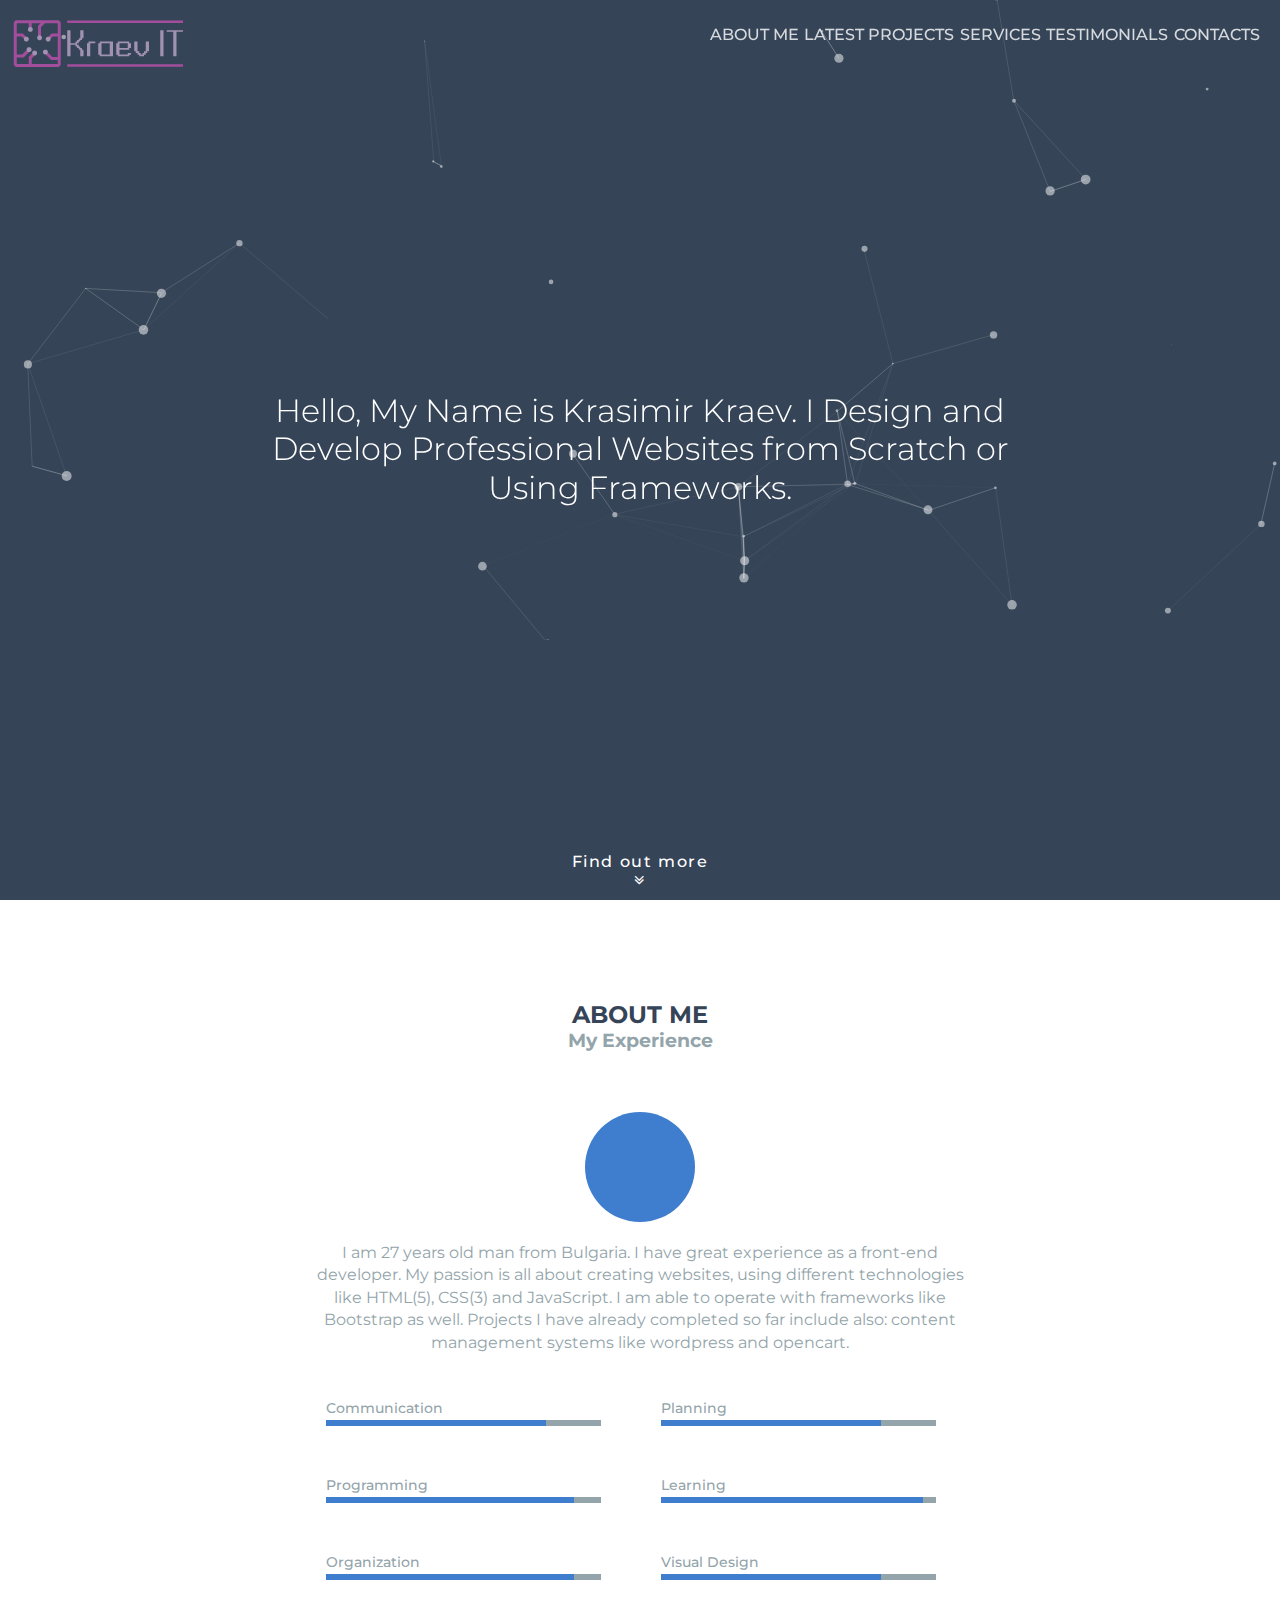
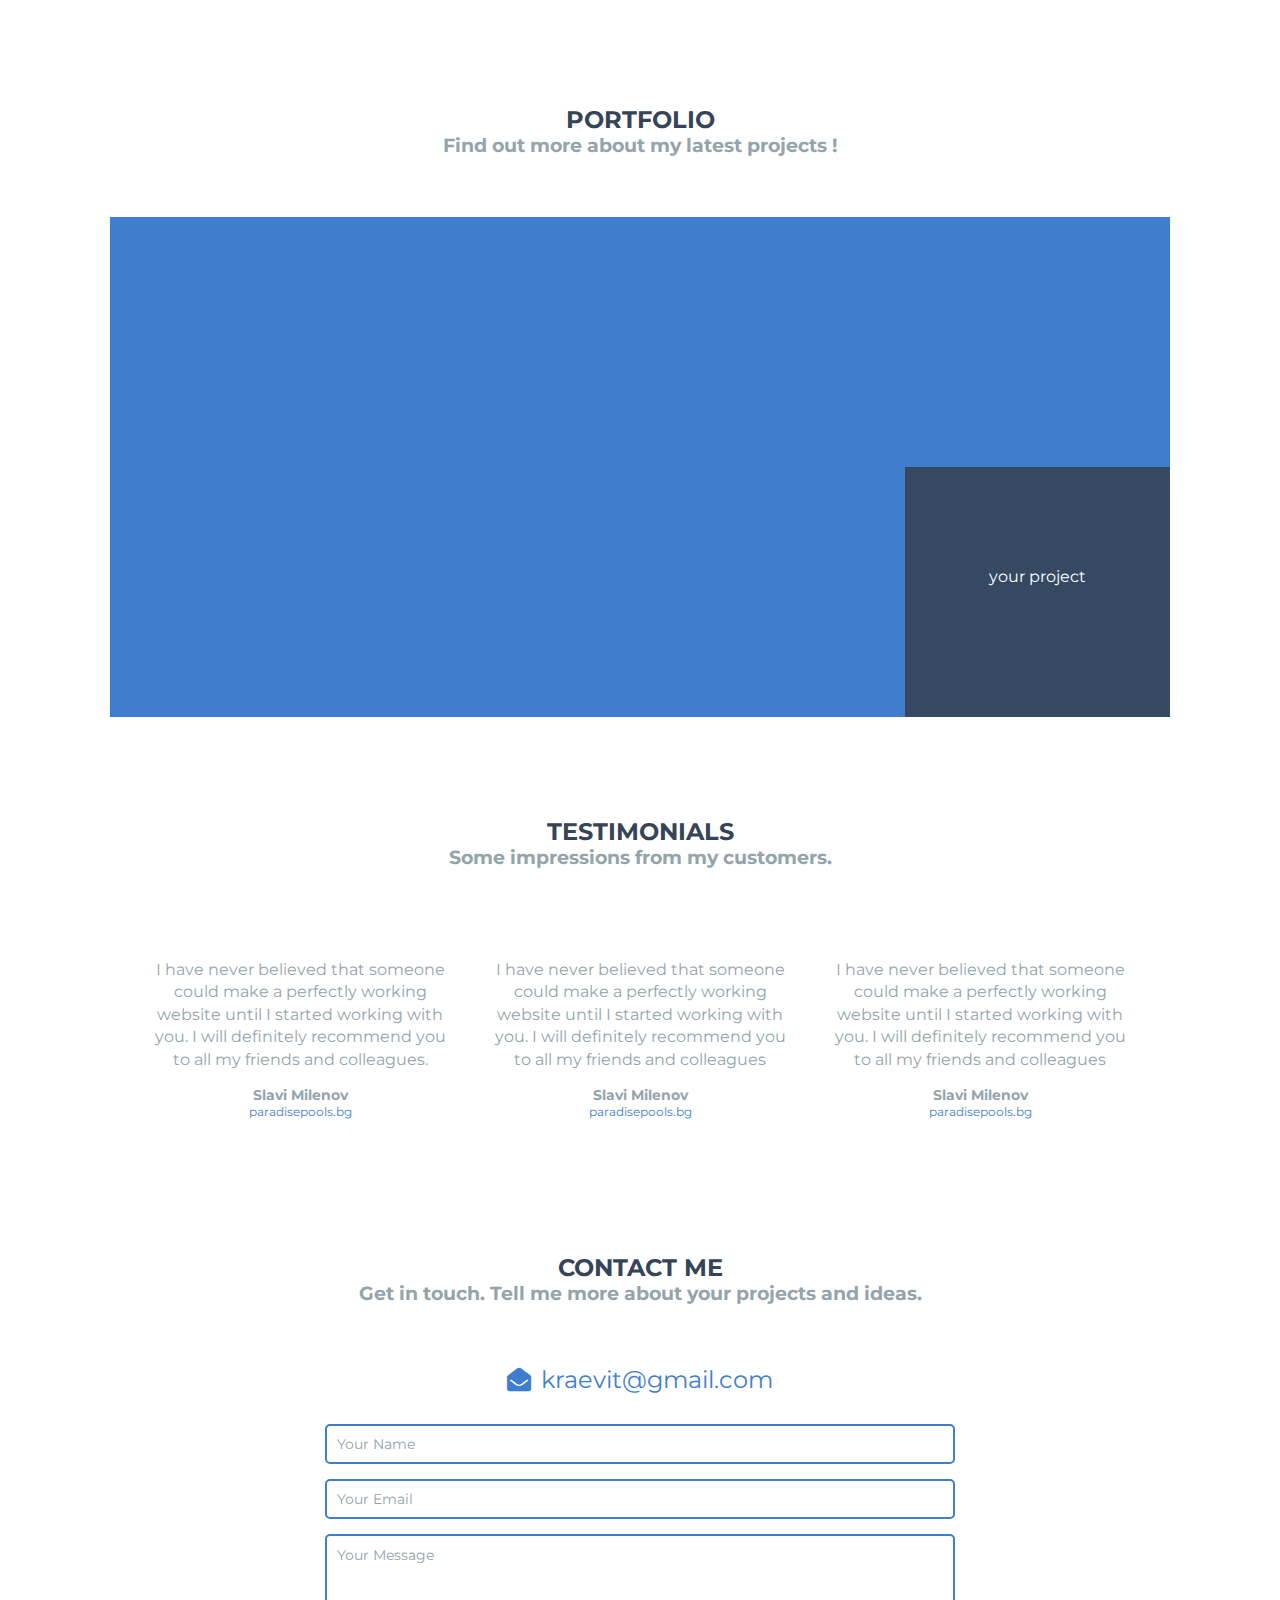
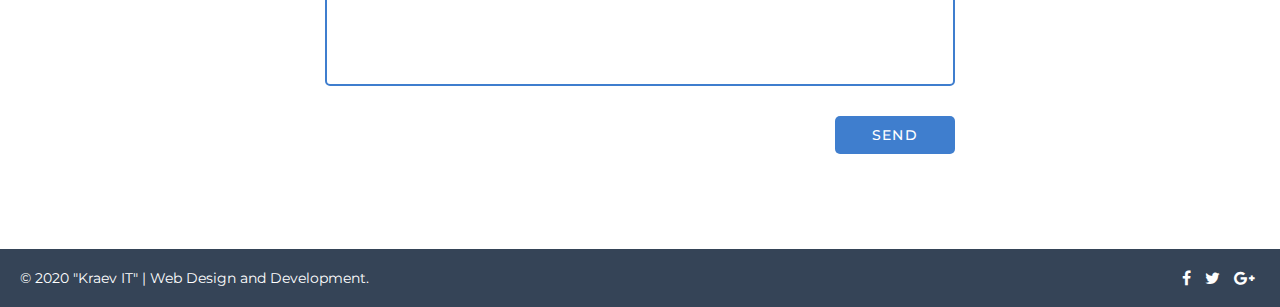
==== source/index.html @ d2bf951c "Included particles.js" ====
<!DOCTYPE html>
<html lang="en">

<head>

  <meta charset="utf-8">
  <meta name="viewport" content="width=device-width, initial-scale=1.0">
  
  <!-- SEO -->
  <title>Kraev's Personal Portfolio</title>

  <!-- Google Fonts -->
  <link href="https://fonts.googleapis.com/css?family=Montserrat:400,400i,500,500i,600,600i,700" rel="stylesheet">
  <link href="https://maxcdn.bootstrapcdn.com/font-awesome/4.7.0/css/font-awesome.min.css" rel="stylesheet" integrity="sha384-wvfXpqpZZVQGK6TAh5PVlGOfQNHSoD2xbE+QkPxCAFlNEevoEH3Sl0sibVcOQVnN" crossorigin="anonymous">

  <!-- Stylesheets -->
  <link rel="stylesheet" type="text/css" href="css/master.css">
  

</head>
<body>

<!-- Landing Area -->
<section class="landing" id="particles-js">
  
  <!-- Site Title -->
  <h1 class="site-title">Hello, My Name is Krasimir Kraev. I Design and Develop Professional Websites from Scratch or Using Frameworks.</h1>

    <!-- Brand / Logo -->
    <a class="logo" href="https://kraevit.github.io/">
      <img src="../images/logo.png" alt="Kraev IT logo">
    </a>

    <!-- Hamburger Button -->

    <!-- <button type="button" id="toggle"><i class="fa fa-align-justify"></i></button> -->

    <a class="hamburger" href="#">
      <span class="hamburger__bar"></span>
      <span class="hamburger__bar"></span>
      <span class="hamburger__bar"></span>
    </a>

  <!-- Navbar -->
  <nav class="navbar">
    <ul class="navbar__menu">
      <li>
        <!-- <a class="navbar__link navbar__link-active" href="#">About me</a> -->
        <a class="navbar__link" href="#">About me</a>
      </li>
      <li>
        <a class="navbar__link" href="#">Latest Projects</a>
      </li>
      <li>
        <a class="navbar__link" href="#">Services</a>
      </li>
      <li>
        <a class="navbar__link" href="#">Testimonials</a>
      </li>
      <li>
        <a class="navbar__link" href="#">Contacts</a>
      </li>
    </ul>
  </nav>


  <a href="#about" id="more">Find out more
    <span><i class="fa fa-angle-double-down"></i></span>
  </a>

</section>

<!-- about me -->
<section class="section" id="about">

  <header>
    <h2>About me</h2>
    <h3>My Experience</h3>
  </header>

  <div id="photo">
    <!-- loaded from css -->
  </div>
  <p>I am 27 years old man from Bulgaria. I have great experience as a front-end developer. My passion is all about creating websites, using different technologies like HTML(5), CSS(3) and JavaScript. I am able to operate with frameworks like Bootstrap as well. Projects I have already completed so far include also: content management systems like wordpress and opencart.</p>
  <div id="skills" class="clearfix">
    <div class="skill">
      <h4>Communication</h4>
      <div class="skill-bar">
        <span id="communication"></span>
      </div>
    </div>
    <div class="skill">
      <h4>Planning</h4>
      <div class="skill-bar">
        <span id="planning"></span>
      </div>
    </div>
    <div class="skill">
      <h4>Programming</h4>
      <div class="skill-bar">
        <span id="programming"></span>
      </div>
    </div>
    <div class="skill">
      <h4>Learning</h4>
      <div class="skill-bar">
        <span id="learning"></span>
      </div>
    </div>
    <div class="skill">
      <h4>Organization</h4>
      <div class="skill-bar">
        <span id="organization"></span>
      </div>
    </div>
    <div class="skill">
     <h4>Visual Design</h4>
      <div class="skill-bar">
        <span id="design"></span>
      </div>
    </div>
  </div>  
</section>

<!-- my work -->
<section class="section" id="work">

  <header>
    <h2>Portfolio</h2>
    <h3>Find out more about my latest projects !</h3>
  </header>
  
  <div id="projects" class="clearfix">
    
    <div class="proj-item" id="paradise">
      <a href="https://paradisepools.bg" target="_blank">
        <span>paradisepools.bg</span>
        <i class="fa fa-search"></i>
      </a>
    </div>
    
    <div class="proj-item" id="vqra">
      <a href="https://vqra.bg" target="_blank">
        <span>vqra.bg</span><i class="fa fa-search"></i>
      </a>
    </div>
    
    <div class="proj-item" id="vishka">
      <a href="https://avtovishkapodnaem.bg" target="_blank">
        <span>avtovishkapodnaem.bg</span>
        <i class="fa fa-search"></i>
      </a>
    </div>
    
    <div class="proj-item" id="landscaping">
      <a href="https://landscaping.bg" target="_blank">
        <span>landscaping.bg</span><i class="fa fa-search"></i>
      </a>
    </div>
    
    <div class="proj-item" id="cutefriends">
      <a href="https://cutefriendsbg.com">
        <span>cutefriendsbg.com</span>
        <i class="fa fa-search"></i>
      </a>
    </div>
    
    <div class="proj-item" id="kabakum">
      <a href="https://kabakum.bg" target="_blank">
        <span>kabakum.bg</span>
        <i class="fa fa-search"></i>
      </a>
    </div>
    
    <div class="proj-item" id="rqzane">
      <a href="https://rqzanenadurveta.bg" target="_blank">
        <span>rqzanenadurveta.bg</span><i class="fa fa-search"></i>
      </a>
    </div>
    
    <div class="proj-item"><a href="#" target="_blank" style="display: block;">
      <span>your project</span>
      </a></div>
  </div>
</section>

<!-- clients -->
<section class="section" id="clients">
  
  <header>
    <h2>Testimonials</h2>
    <h3>Some impressions from my customers.</h3>
  </header>

  <div id="testimonials" class="clearfix">
    <div class="testimonial-item">
      <p>I have never believed that someone could make a perfectly working website until I started working with you. I will definitely recommend you to all my friends and colleagues.</p>
      <h4>Slavi Milenov</h4>
      <a>paradisepools.bg</a>
    </div>
    <div class="testimonial-item">
      <p>I have never believed that someone could make a perfectly working website until I started working with you. I will definitely recommend you to all my friends and colleagues</p>
      <h4>Slavi Milenov</h4>
      <a>paradisepools.bg</a>
    </div>
    <div class="testimonial-item" style="margin-bottom: 0;">
      <p>I have never believed that someone could make a perfectly working website until I started working with you. I will definitely recommend you to all my friends and colleagues</p>
      <h4>Slavi Milenov</h4>
      <a>paradisepools.bg</a>
    </div>
  </div>
</section>

<!-- contact -->
<section class="section" id="contact">
  
  <header>
    <h2>Contact Me</h2>
    <h3>Get in touch. Tell me more about your projects and ideas.</h3>
  </header>

  <a href="mailto:kraevit@gmail.com" class="mail"><i class="fa fa-envelope-open"></i>kraevit@gmail.com</a>
  <form action="#">
    <input type="text" name="Name" placeholder="Your Name">
    <input type="email" name="Email" placeholder="Your Email">
    <textarea name="Message" placeholder="Your Message" cols="10" rows="8"></textarea>
    <input type="submit" name="Submit" value="Send">
  </form>

</section>

<!-- site footer -->
<footer>

  <div id="copy">&copy; 2020 "Kraev IT" | Web Design and Development.</div>
  <div id="social">
    <a><i class="fa fa-facebook"></i></a>
    <a><i class="fa fa-twitter"></i></a>
    <a><i class="fa fa-google-plus"></i></a>
  </div>
</footer>



<!-- TO BE DELETED INSTEAD THIS USE HTML SCROLL SMOOTH -->
<!-- <script type="text/javascript" src="javascript/script.js"></script> -->

<!-- Javascript Files -->

<!-- <script src="https://cdn.jsdelivr.net/npm/particles.js@2.0.0/particles.min.js"></script> -->

<script src="js/particles.js"></script>
<script src="js/particles-config.js"></script>

</body>
</html>
---- source/css/master.css ----
*, *:before, *:after {
  margin: 0;
  padding: 0;
  -webkit-box-sizing: border-box;
          box-sizing: border-box;
}

html, body {
  font-size: 62.5%;
}

body {
  font-family: "Montserrat", sans-serif;
  font-size: 16px;#
  font-size: 1.6rem;
  color: #93a4aa;
}

.clearfix:before,
.clearfix:after {
  content: "";
  display: table;
}

.clearfix:after {
  clear: both;
}

.clearfix {
  zoom: 1;
}

a, a:link, a:visited {
  text-decoration: none;
}

a {
  color: #3f7ece;
}
a:hover {
  text-decoration: none;
  color: #354457;
}


/* Landing Area */

.landing {
  background-color: #354457;
 /* background-image: url("https://res.cloudinary.com/horrow/image/upload/v1519459701/landing.jpg");*/
  background-size: cover;
  background-position: center center;
  color: #FFF;
  min-height: 100vh;
  position: relative;
}

.landing a {
  color: #FFF;
}

.logo {
  display: inline-block;
  width: 180px;
  height: 80px;
  position: absolute;
  top: 5px;
  left: 10px;
}

.site-title {
  position: absolute;
  top: 50%;
  left: 50%;
  -webkit-transform: translate(-50%, -50%);
          transform: translate(-50%, -50%);

  width: 80%;
  text-align: center;

  font-size: 32px;
  font-size: 3.2rem;
  font-weight: 300;
  line-height: 120%;

  max-width: 800px;
}

#more {
  position: absolute;
  bottom: 0;
  width: 100%;
  text-align: center;
  padding: 0.625em 0;
  letter-spacing: 0.1em;
  font-weight: 500;
}
#more:hover {
  color: #3f7ece;
}
#more span {
  display: block;
}

/* Hamburger Button */

/*#toggle {
  float: right;
  background: none;
  border: none;
  outline: none;
  color: #FFF;
  margin-top: 30px;

  font-size: 18px;
  font-size: 1.8rem;
}

#toggle:hover {
  color: #3f7ece;
  cursor: pointer;
}*/

.hamburger {
  display: flex;
  flex-direction: column;
  justify-content: space-between;
  width: 30px;
  height: 18px;
  position: absolute;
  top: 20px;
  right: 20px;
  font-size: 0; /* remove spacing between two or more span tags */
}

.hamburger__bar {
  display: block;
  background-color: #fff;
  width: 100%;
  height: 2px;
}

.navbar__menu {
  background-color: #3f7ece;
  background-color: rgba(63, 126, 206, 0.9);
  text-align: center;
  display: none;
  position: absolute;
  width: 100%;
  z-index: 99;
}

.navbar__link {
  color: #FFF;
  display: block;
  padding: 15px 0;
}

.navbar__link:hover {
  background-color: #354457;
  text-decoration: none;
}

section h2 {
  color: #354457;
  text-transform: uppercase;
  font-size: 24px;
  margin: 0;
}

.section {
  text-align: center;
}

.section > header {
  text-align: center;
  padding: 100px 0 60px 0;
}


#about p {
  padding: 20px;
  max-width: 700px;
  margin: 0 auto;
  line-height: 140%;
}

#photo {
  width: 110px;
  height: 110px;
  background-color: #3f7ece;
  background-image: url("https://res.cloudinary.com/horrow/image/upload/v1519458015/kraev-photo.png");
  background-size: cover;
  background-position: center center;
  margin: 0 auto;
  border-radius: 100%;
}

#skills {
  margin: 0 auto;
  padding: 0 40px;
}
#skills .skill {
  margin: 30px 0;
}
#skills h4 {
  font-size: 14px;
  font-size: 1.4rem;
  font-weight: 500;
  margin-bottom: 3px;
}
#skills .skill-bar {
  min-height: 6px;
  background-color: #93a4aa;
}
#skills .skill-bar span {
  height: 6px;
  display: block;
  background-color: #3f7ece;
}

#communication {
  width: 80%;
}

#planning {
  width: 80%;
}

#programming {
  width: 90%;
}

#learning {
  width: 95%;
}

#organization {
  width: 90%;
}

#design {
  width: 80%;
}

.proj-item {
  width: 80%;
  height: 250px;
  background-color: #3f7ece;
  background-size: cover;
  background-position: center center;
  margin: 0 auto;
}
.proj-item:hover a {
  display: block;
}
.proj-item a {
  color: #FFF;
  background-color: #354457;
  background-color: rgba(53, 68, 87, 0.9);
  display: block;
  height: 100%;
  display: none;
}
.proj-item a span {
  display: inline-block;
  padding-top: 100px;
}
.proj-item a i {
  display: block;
  margin-top: 5px;
}

#paradise {
  background-image: url("https://res.cloudinary.com/horrow/image/upload/v1519459778/paradise.jpg");
}

#vqra {
  background-image: url("https://res.cloudinary.com/horrow/image/upload/v1519459778/vqra.jpg");
}

#vishka {
  background-image: url("https://res.cloudinary.com/horrow/image/upload/v1519459778/vishka.jpg");
}

#landscaping {
  background-image: url("https://res.cloudinary.com/horrow/image/upload/v1519459779/landscaping.jpg");
}

#cutefriends {
  background-image: url("https://res.cloudinary.com/horrow/image/upload/v1519459778/cutefriends.jpg");
}

#kabakum {
  background-image: url("https://res.cloudinary.com/horrow/image/upload/v1519459777/kabakum.png");
}

#rqzane {
  background-image: url("https://res.cloudinary.com/horrow/image/upload/v1519459779/rqzane.jpg");
}

.testimonial-item {
  margin-bottom: 30px;
  padding: 0 30px;
}
.testimonial-item h4 {
  font-size: 14px;
  font-size: 1.4rem;
  font-weight: bold;
  margin-top: 15px;
  margin-bottom: 0;
}
.testimonial-item p {
  line-height: 140%;
  max-width: 300px;
  margin: 0 auto;
}
.testimonial-item a {
  font-size: 12px;
  font-size: 1.2rem;
  display: block;
}
.testimonial-item a:hover {
  cursor: pointer;
}

.mail {
  font-size: 24px;
  font-size: 2.4rem;
  display: block;
  margin-bottom: 30px;
}
.mail i {
  color: #3f7ece;
  margin-right: 10px;
}

/* Contact Section */

#contact {
  overflow: hidden;
}

#contact input, #contact textarea {
  outline: none;
  display: block;
  width: 90%;
  margin: 15px auto;
  padding: 10px;
  border-radius: 5px;
  border: 2px solid #3f7ece;
  font-family: inherit;
}

#contact input:focus, #contact textarea:focus {
  border: 2px solid #354457;
}
#contact input[type="submit"] {
  border: none;
  background-color: #3f7ece;
  color: #FFF;
  text-transform: uppercase;
  font-weight: 500;
  font-size: 14px;
  font-size: 1.4rem;
  letter-spacing: 0.1em;
  display: inline-block;
  max-width: 120px;
  float: right;
  margin-right: 5%;
}
#contact input[type="submit"]:hover {
  background-color: #354457;
  cursor: pointer;
}

input::-webkit-input-placeholder,
textarea::-webkit-input-placeholder {
  color: #93a4aa;
  font-size: 14px;
  font-size: 1.4rem;
}

input::-moz-placeholder,
textarea::-moz-placeholder {
  color: #93a4aa;
  font-size: 14px;
  font-size: 1.4rem;
}

input:-ms-input-placeholder,
textarea:ms-input-placeholder {
  color: #93a4aa;
  font-size: 14px;
  font-size: 1.4rem;
}

input:-moz-placeholder,
textarea:-moz-placeholder {
  color: #93a4aa;
  font-size: 14px;
  font-size: 1.4rem;
}

textarea {
  resize: none;
}

footer {
  background-color: #354457;
  color: #FFF;
  margin-top: 80px;
  padding: 20px;
  font-size: 14px;
  font-size: 1.4rem;
}

#copy {
  display: inline;
}

#social {
  float: right;
  display: inline-block;
}
#social a {
  color: #FFF;
  margin: 0 5px;
  font-size: 16px;
  font-size: 1.6rem;
}
#social a:hover {
  color: #3f7ece;
  cursor: pointer;
}

@media only screen and (min-width: 768px) {
  #skills {
    margin: 0 auto;
    width: 768px;
    text-align: left;
  }
  #skills .skill {
    width: 40%;
    float: left;
    margin: 25px 30px;
  }

  #projects {
    padding: 0 20px;
  }

  .proj-item {
    width: 50%;
    float: left;
  }

  #contact form {
    width: 700px;
    margin: 0 auto;
  }
}
@media only screen and (min-width: 1024px) {

  .hamburger {
    display: none;
  }

  ul.navbar__menu {
    list-style: none;
    background-color: transparent;
    display: flex;
    justify-content: space-between;
    max-width: 43%;
    position: absolute;
    top: 15px;
    right: 20px;
  }

  .navbar__link {
    display: inline-block;
    font-weight: 500;
    padding: 10px 0;
    text-transform: uppercase;
    transition: all .2s ease-in-out;
    border-bottom: 2px solid transparent;
    opacity: .8;
  }

  .navbar__link-active {
    /*border-top: 2px solid #fff;*/
    border-bottom: 2px solid #fff;
    opacity: 1;
  }

  .navbar__link:hover {
    background-color: transparent;
    border-color: #fff;
    opacity: 1;
  }

  #projects {
    max-width: 1100px;
    margin: 0 auto;
  }

  .proj-item {
    width: 25%;
  }

  #testimonials {
    display: inline-block;
  }
  #testimonials .testimonial-item {
    margin: 30px 20px;
    padding: 0;
    float: left;
  }
}
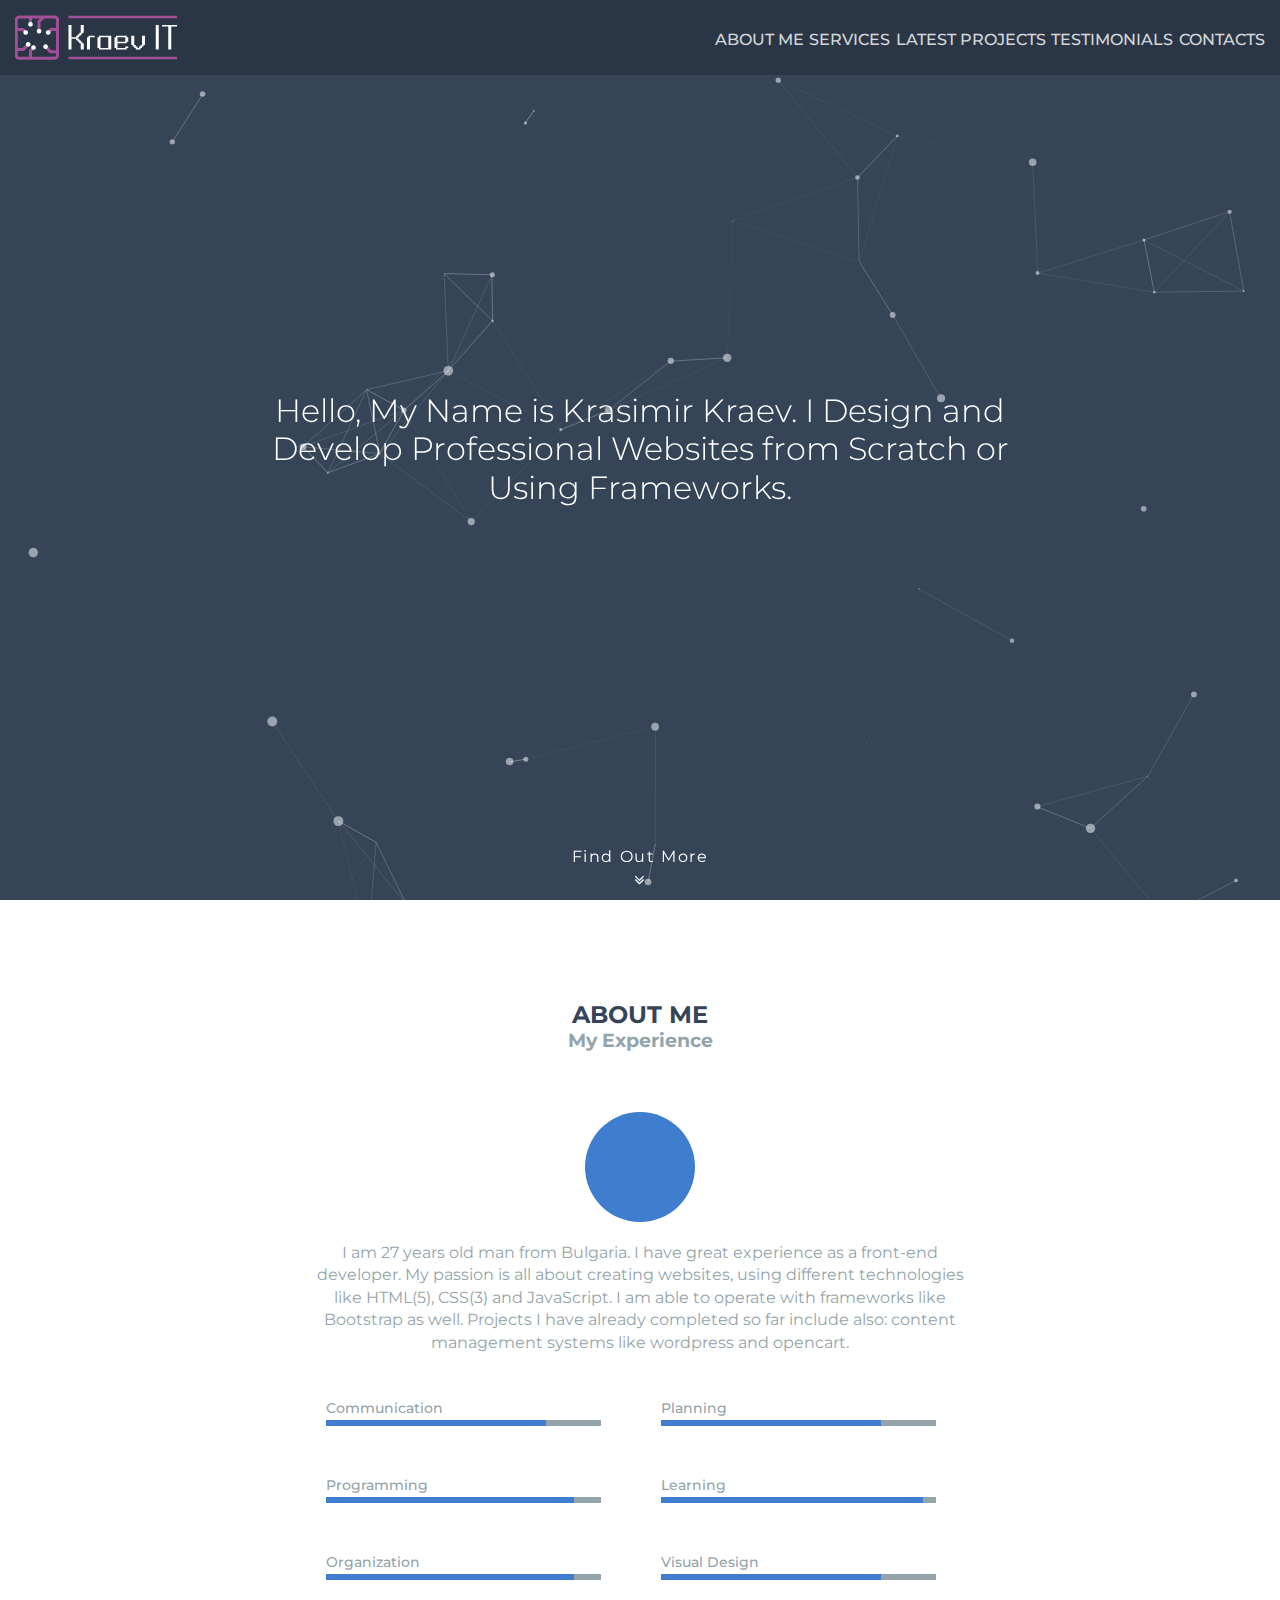
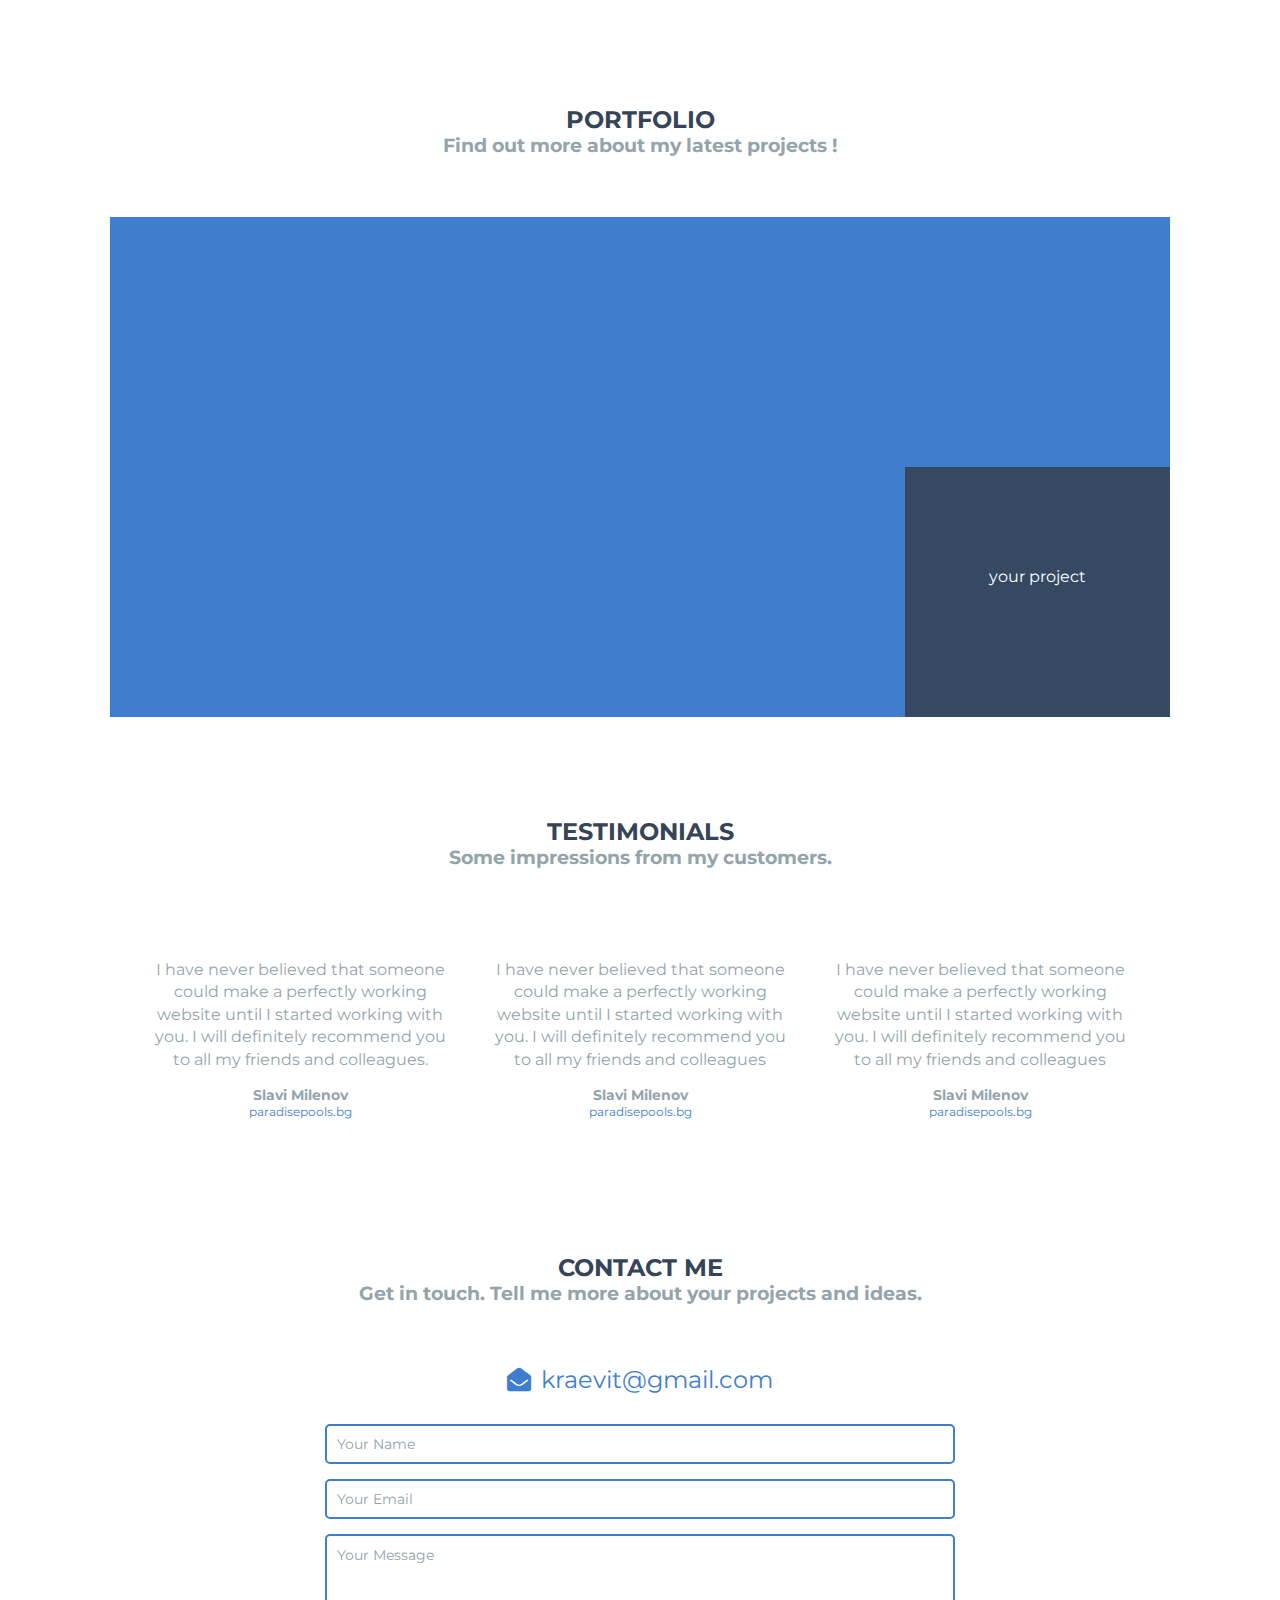
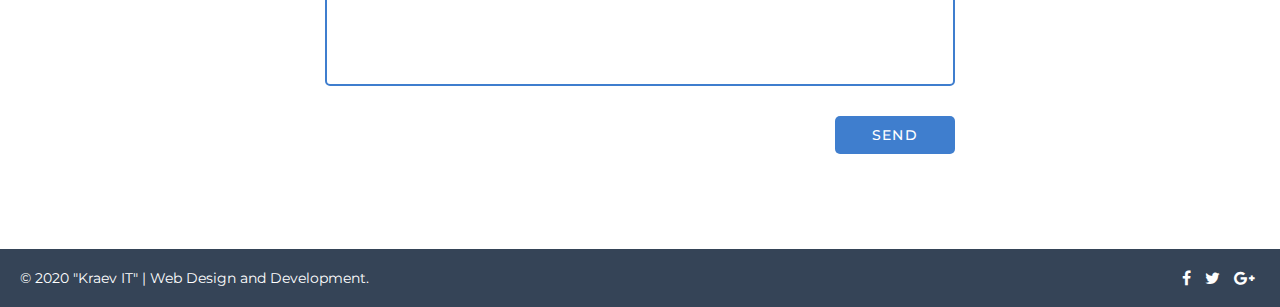
==== commit d9f7c888: "init" ====
--- a/source/index.html
+++ b/source/index.html
@@ -28,7 +28,7 @@
 
     <!-- Brand / Logo -->
     <a class="logo" href="https://kraevit.github.io/">
-      <img src="../images/logo.png" alt="Kraev IT logo">
+      <img src="../images/my-logo.png" alt="Kraev IT logo">
     </a>
 
     <!-- Hamburger Button -->
@@ -46,13 +46,13 @@
     <ul class="navbar__menu">
       <li>
         <!-- <a class="navbar__link navbar__link-active" href="#">About me</a> -->
-        <a class="navbar__link" href="#">About me</a>
+        <a class="navbar__link" href="#about">About me</a>
+      </li>
+      <li>
+        <a class="navbar__link" href="#">Services</a>
       </li>
       <li>
         <a class="navbar__link" href="#">Latest Projects</a>
-      </li>
-      <li>
-        <a class="navbar__link" href="#">Services</a>
       </li>
       <li>
         <a class="navbar__link" href="#">Testimonials</a>
@@ -64,7 +64,7 @@
   </nav>
 
 
-  <a href="#about" id="more">Find out more
+  <a href="#about" class="btn-more">Find Out More
     <span><i class="fa fa-angle-double-down"></i></span>
   </a>
 
--- a/source/css/master.css
+++ b/source/css/master.css
@@ -5,13 +5,14 @@
           box-sizing: border-box;
 }
 
-html, body {
+html {
+  scroll-behavior: smooth;
   font-size: 62.5%;
 }
 
 body {
   font-family: "Montserrat", sans-serif;
-  font-size: 16px;#
+  font-size: 16px;
   font-size: 1.6rem;
   color: #93a4aa;
 }
@@ -47,11 +48,11 @@
 
 .landing {
   background-color: #354457;
- /* background-image: url("https://res.cloudinary.com/horrow/image/upload/v1519459701/landing.jpg");*/
+  background-image: url("https://res.cloudinary.com/horrow/image/upload/v1519459701/landing.jpg");
   background-size: cover;
   background-position: center center;
   color: #FFF;
-  min-height: 100vh;
+  height: 100vh;
   position: relative;
 }
 
@@ -61,11 +62,11 @@
 
 .logo {
   display: inline-block;
-  width: 180px;
-  height: 80px;
+  width: 162px;
+  height: 45px;
   position: absolute;
-  top: 5px;
-  left: 10px;
+  top: 15px;
+  left: 15px;
 }
 
 .site-title {
@@ -84,21 +85,24 @@
   line-height: 120%;
 
   max-width: 800px;
-}
-
-#more {
+
+}
+
+.btn-more {
   position: absolute;
-  bottom: 0;
+  bottom: 15px;
   width: 100%;
   text-align: center;
-  padding: 0.625em 0;
   letter-spacing: 0.1em;
-  font-weight: 500;
-}
-#more:hover {
+}
+
+.btn-more:hover {
   color: #3f7ece;
 }
-#more span {
+
+.btn-more span {
+  position: relative;
+  top: 5px;
   display: block;
 }
 
@@ -128,8 +132,8 @@
   width: 30px;
   height: 18px;
   position: absolute;
-  top: 20px;
-  right: 20px;
+  top: 30px;
+  right: 15px;
   font-size: 0; /* remove spacing between two or more span tags */
 }
 
@@ -138,6 +142,11 @@
   background-color: #fff;
   width: 100%;
   height: 2px;
+}
+
+.navbar {
+  min-height: 75px;
+
 }
 
 .navbar__menu {
@@ -462,19 +471,25 @@
 }
 @media only screen and (min-width: 1024px) {
 
+
+
   .hamburger {
     display: none;
   }
 
-  ul.navbar__menu {
+  .navbar {
+    background-color: rgba(0,0,0,0.2);
+  }
+
+  .navbar__menu {
     list-style: none;
     background-color: transparent;
     display: flex;
     justify-content: space-between;
     max-width: 43%;
     position: absolute;
-    top: 15px;
-    right: 20px;
+    top: 20px;
+    right: 15px;
   }
 
   .navbar__link {
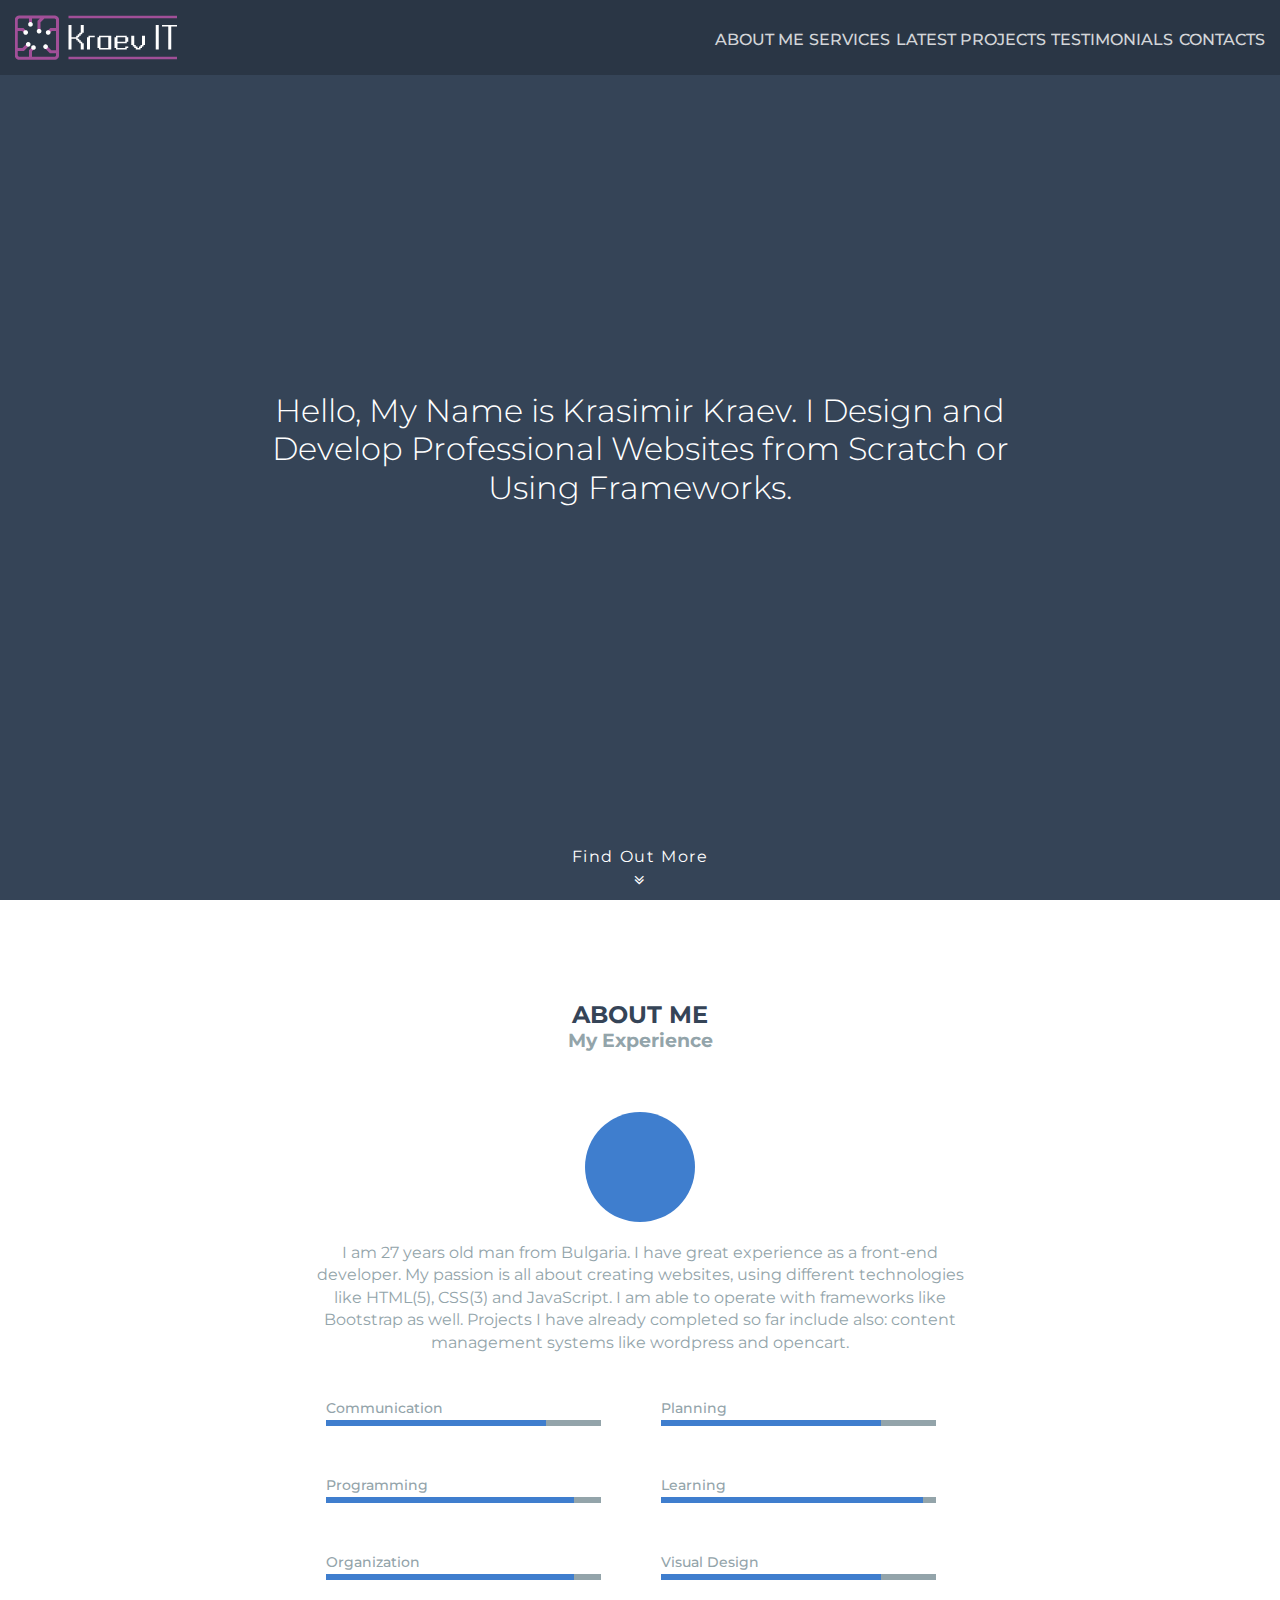
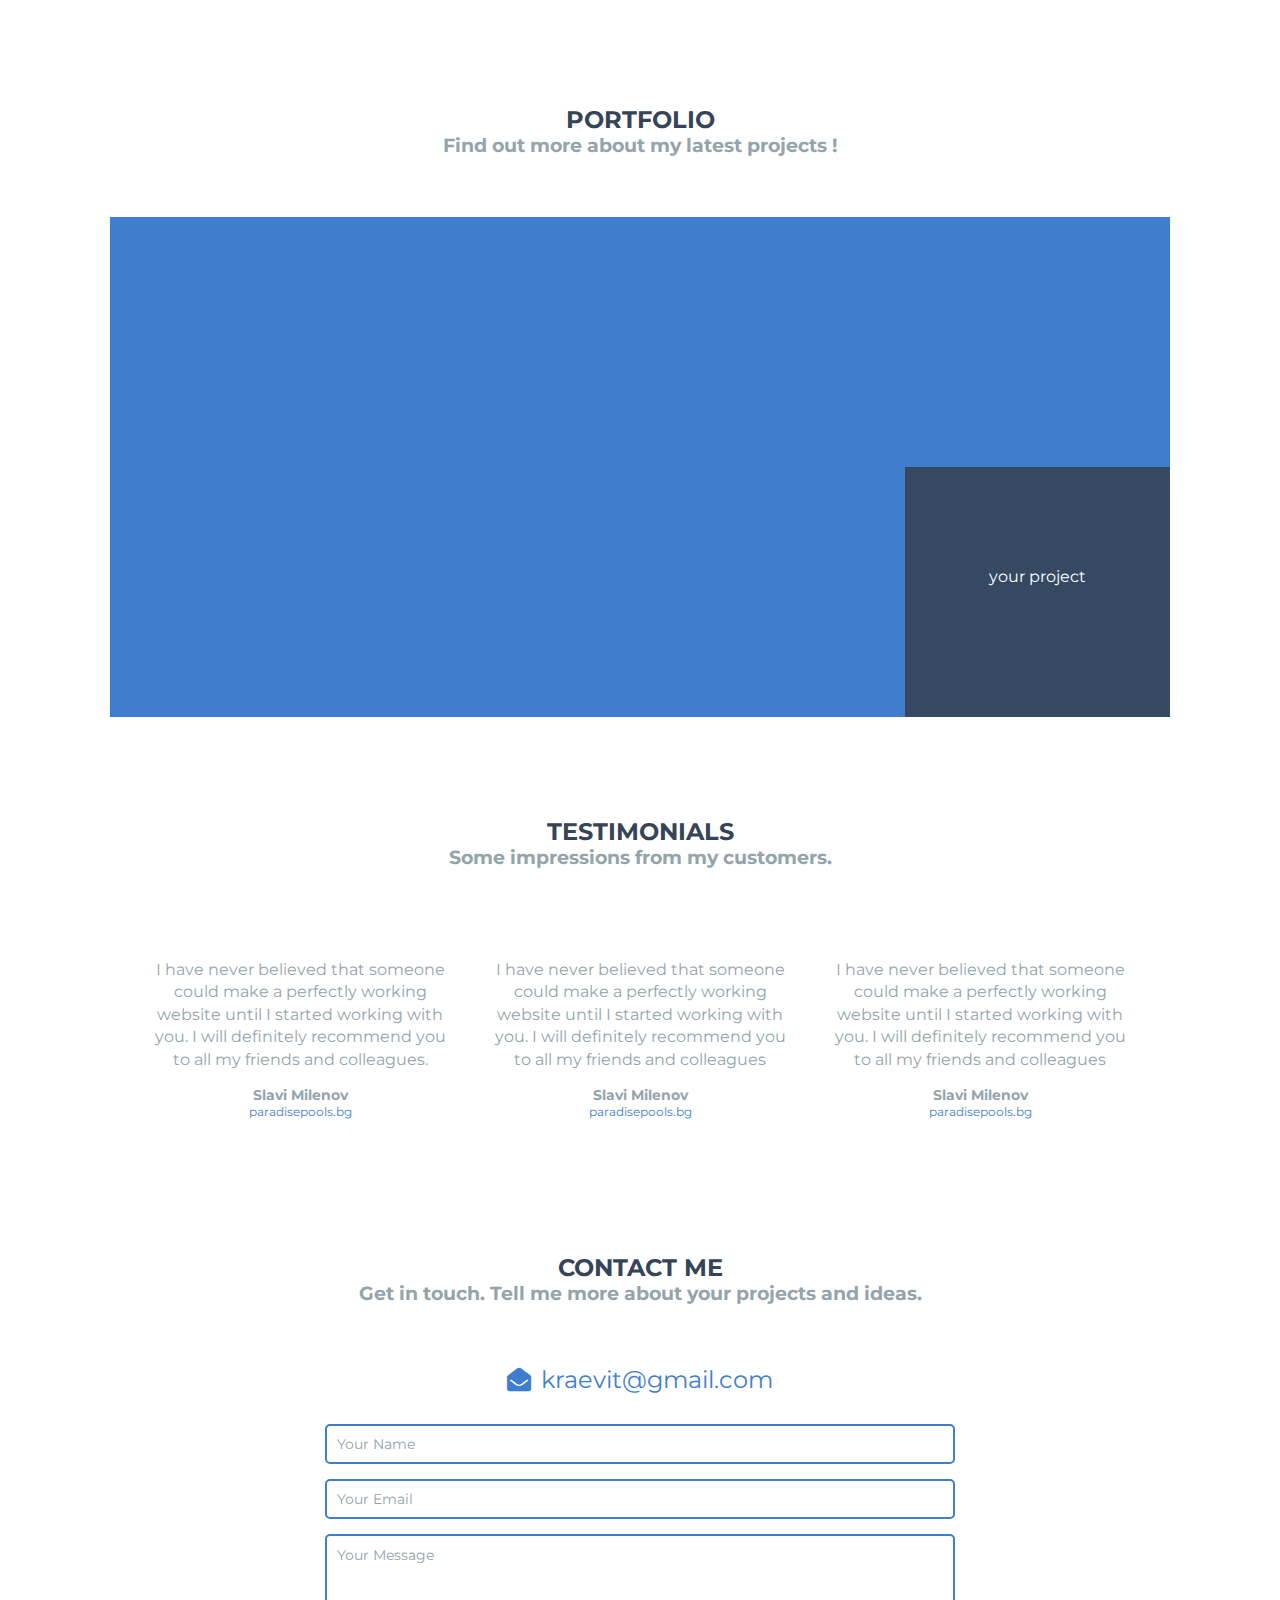
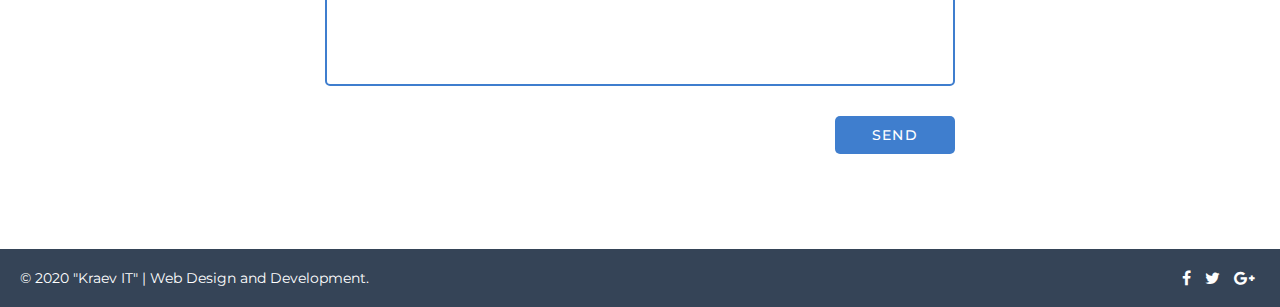
==== commit 87a11584: "init" ====
--- a/source/index.html
+++ b/source/index.html
@@ -249,8 +249,8 @@
 
 <!-- <script src="https://cdn.jsdelivr.net/npm/particles.js@2.0.0/particles.min.js"></script> -->
 
-<script src="js/particles.js"></script>
-<script src="js/particles-config.js"></script>
+<!-- <script src="js/particles.js"></script> -->
+<!-- <script src="js/particles-config.js"></script> -->
 
 </body>
 </html>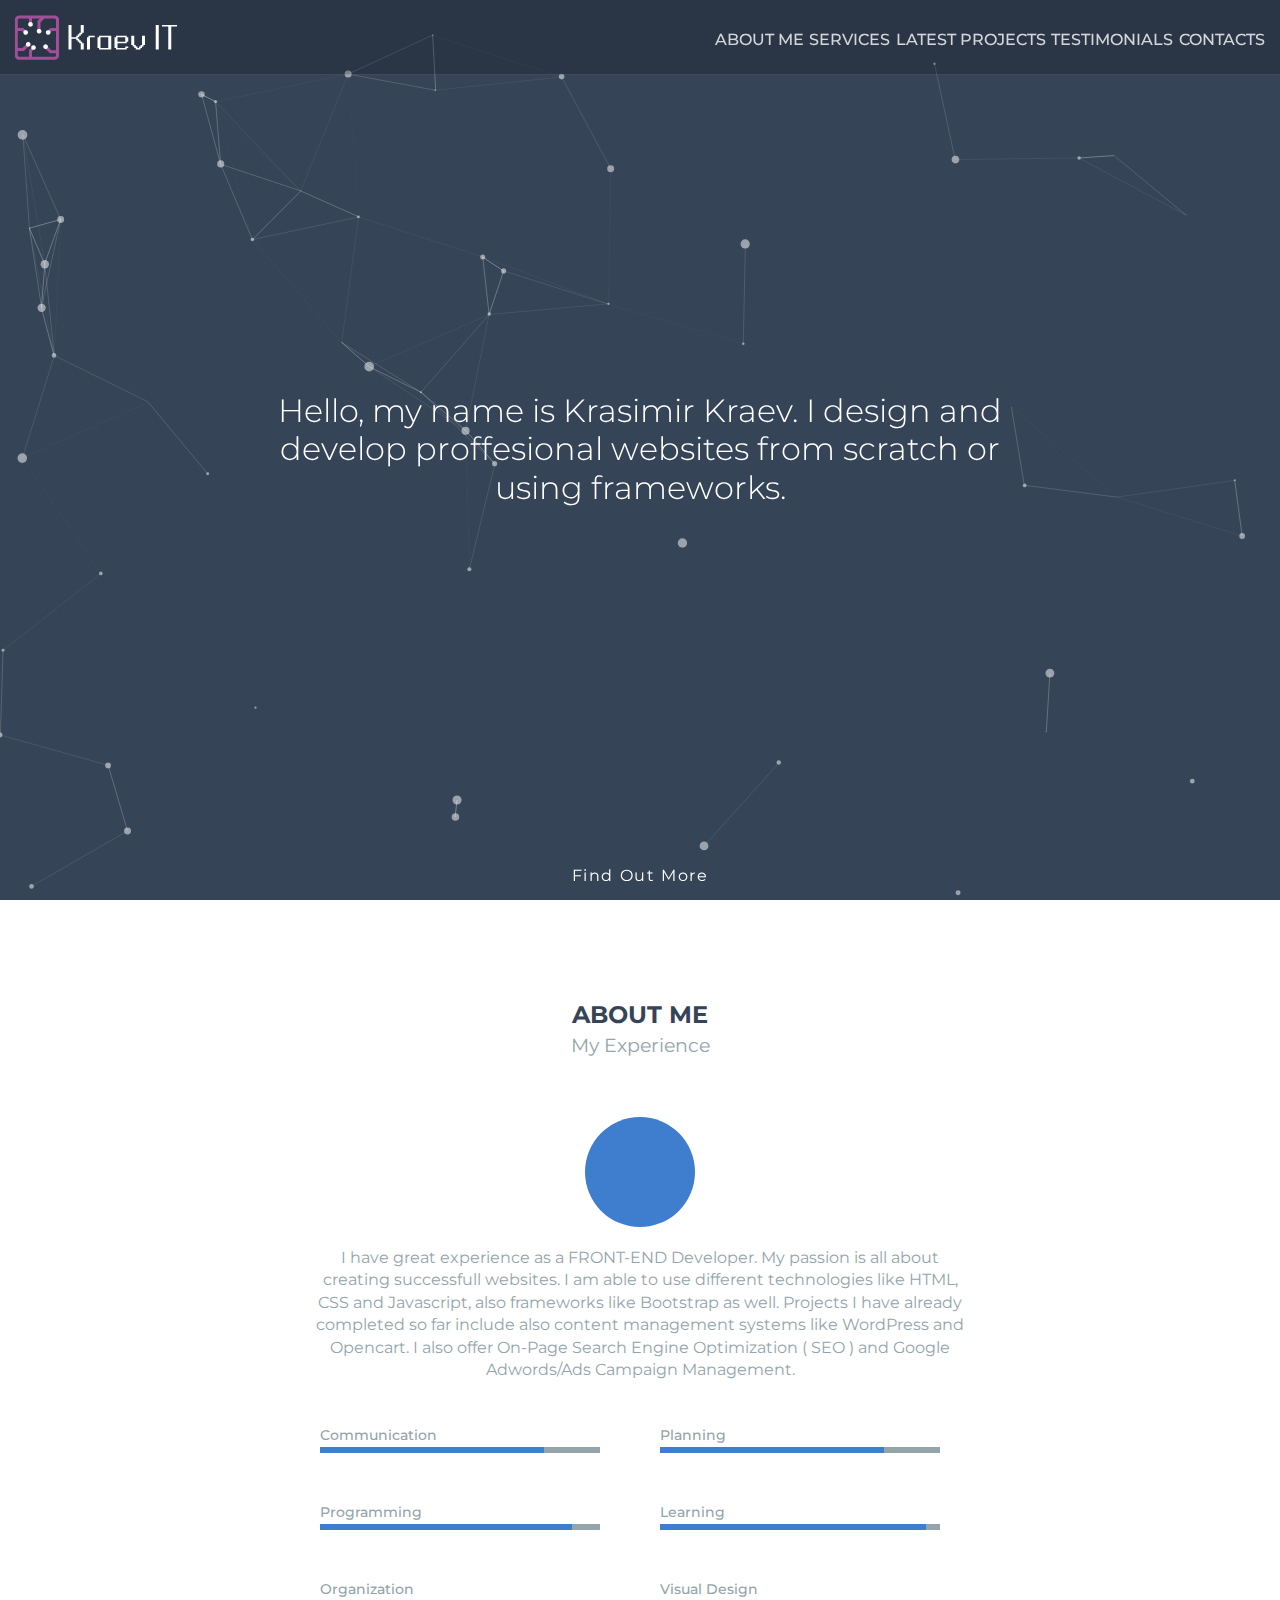
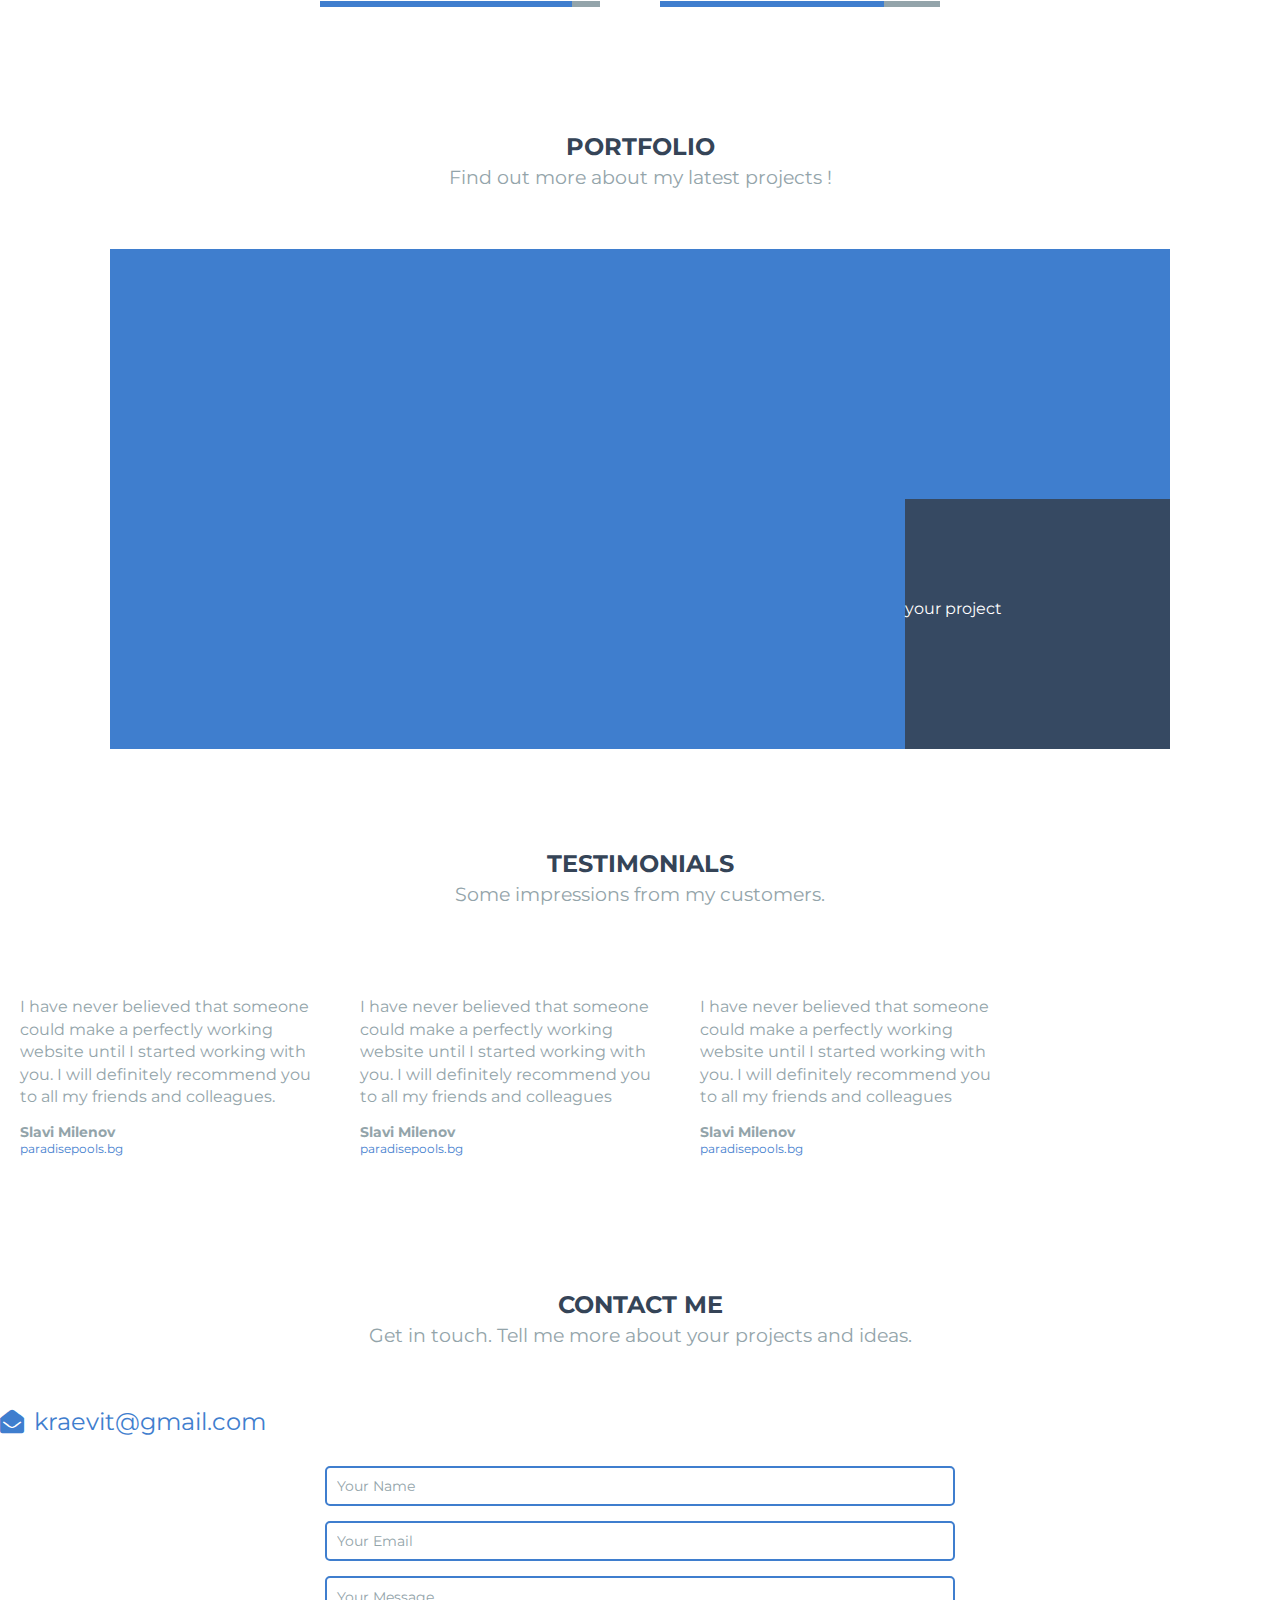
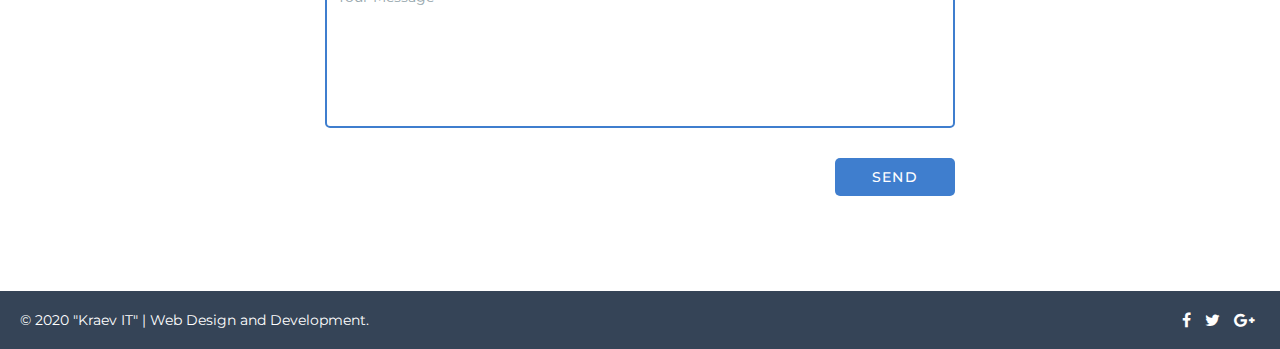
==== commit 9f0261bc: "Init" ====
--- a/source/index.html
+++ b/source/index.html
@@ -21,15 +21,11 @@
 <body>
 
 <!-- Landing Area -->
-<section class="landing" id="particles-js">
+<section class="section section__landing" id="particles-js">
   
   <!-- Site Title -->
-  <h1 class="site-title">Hello, My Name is Krasimir Kraev. I Design and Develop Professional Websites from Scratch or Using Frameworks.</h1>
-
-    <!-- Brand / Logo -->
-    <a class="logo" href="https://kraevit.github.io/">
-      <img src="../images/my-logo.png" alt="Kraev IT logo">
-    </a>
+  <!-- <h1 class="site-title">Hello, My Name is Krasimir Kraev. I Design and Develop Professional Websites from Scratch or Using Frameworks.</h1> -->
+  <h1 class="site__title text-center">Hello, my name is Krasimir Kraev. I design and develop proffesional websites from scratch or using frameworks.</h1>
 
     <!-- Hamburger Button -->
 
@@ -43,6 +39,13 @@
 
   <!-- Navbar -->
   <nav class="navbar">
+
+    <!-- Brand / Logo -->
+    <a class="site__logo" href="https://kraevit.github.io/">
+      <img src="../images/my-logo-no-border.png" alt="Kraev IT logo">
+    </a>
+    
+    <!-- Navbar Menu -->
     <ul class="navbar__menu">
       <li>
         <!-- <a class="navbar__link navbar__link-active" href="#">About me</a> -->
@@ -63,25 +66,24 @@
     </ul>
   </nav>
 
-
-  <a href="#about" class="btn-more">Find Out More
-    <span><i class="fa fa-angle-double-down"></i></span>
-  </a>
-
-</section>
-
-<!-- about me -->
-<section class="section" id="about">
-
-  <header>
-    <h2>About me</h2>
-    <h3>My Experience</h3>
+  <a href="#about" class="btn-more text-center">Find Out More</a>
+</section>
+
+<!-- About Me -->
+<section class="section section__about" id="about">
+
+  <header>
+    <h2 class="section__title">About me</h2>
+    <h3 class="section__subtitle">My Experience</h3>
   </header>
 
   <div id="photo">
     <!-- loaded from css -->
-  </div>
-  <p>I am 27 years old man from Bulgaria. I have great experience as a front-end developer. My passion is all about creating websites, using different technologies like HTML(5), CSS(3) and JavaScript. I am able to operate with frameworks like Bootstrap as well. Projects I have already completed so far include also: content management systems like wordpress and opencart.</p>
+    <!-- should be changed to img tag instead -->
+  </div>
+
+  <p class="site__intro text-center">I have great experience as a FRONT-END Developer. My passion is all about creating successfull websites. I am able to use different technologies like HTML, CSS and Javascript, also frameworks like Bootstrap as well. Projects I have already completed so far include also content management systems like WordPress and Opencart. I also offer On-Page Search Engine Optimization ( SEO ) and Google Adwords/Ads Campaign Management.</p>
+
   <div id="skills" class="clearfix">
     <div class="skill">
       <h4>Communication</h4>
@@ -126,8 +128,8 @@
 <section class="section" id="work">
 
   <header>
-    <h2>Portfolio</h2>
-    <h3>Find out more about my latest projects !</h3>
+    <h2 class="section__title">Portfolio</h2>
+    <h3 class="section__subtitle">Find out more about my latest projects !</h3>
   </header>
   
   <div id="projects" class="clearfix">
@@ -188,8 +190,8 @@
 <section class="section" id="clients">
   
   <header>
-    <h2>Testimonials</h2>
-    <h3>Some impressions from my customers.</h3>
+    <h2 class="section__title">Testimonials</h2>
+    <h3 class="section__subtitle">Some impressions from my customers.</h3>
   </header>
 
   <div id="testimonials" class="clearfix">
@@ -215,8 +217,8 @@
 <section class="section" id="contact">
   
   <header>
-    <h2>Contact Me</h2>
-    <h3>Get in touch. Tell me more about your projects and ideas.</h3>
+    <h2 class="section__title">Contact Me</h2>
+    <h3 class="section__subtitle">Get in touch. Tell me more about your projects and ideas.</h3>
   </header>
 
   <a href="mailto:kraevit@gmail.com" class="mail"><i class="fa fa-envelope-open"></i>kraevit@gmail.com</a>
@@ -249,8 +251,8 @@
 
 <!-- <script src="https://cdn.jsdelivr.net/npm/particles.js@2.0.0/particles.min.js"></script> -->
 
-<!-- <script src="js/particles.js"></script> -->
-<!-- <script src="js/particles-config.js"></script> -->
+<script src="js/particles.js"></script>
+<script src="js/particles-config.js"></script>
 
 </body>
 </html>--- a/source/css/master.css
+++ b/source/css/master.css
@@ -1,3 +1,15 @@
+/*
+
+  1.0 Base Styles
+  2.0 Helper Classes
+  3.0 Landing / Navigation
+  4.0 About me
+
+*/
+
+
+
+/* 1.0 Base Styles */
 *, *:before, *:after {
   margin: 0;
   padding: 0;
@@ -15,6 +27,7 @@
   font-size: 16px;
   font-size: 1.6rem;
   color: #93a4aa;
+  overflow: visible;
 }
 
 .clearfix:before,
@@ -38,29 +51,34 @@
 a {
   color: #3f7ece;
 }
+
 a:hover {
   text-decoration: none;
   color: #354457;
 }
 
 
-/* Landing Area */
-
-.landing {
+/* 2.0 Helper Classes */
+.text-center {
+  text-align: center;
+}
+
+.text-justify {
+  text-align: justify-all;
+}
+
+/* 3.0 Landing / Navigation */
+
+.section__landing {
+  height: 100vh;
+  color: #FFF;
   background-color: #354457;
-  background-image: url("https://res.cloudinary.com/horrow/image/upload/v1519459701/landing.jpg");
-  background-size: cover;
-  background-position: center center;
-  color: #FFF;
-  height: 100vh;
-  position: relative;
-}
-
-.landing a {
-  color: #FFF;
-}
-
-.logo {
+  /*background-image: url("https://res.cloudinary.com/horrow/image/upload/v1519459701/landing.jpg");*/
+  /*background-size: cover;*/
+  /*background-position: center center;*/
+}
+
+.site__logo {
   display: inline-block;
   width: 162px;
   height: 45px;
@@ -69,7 +87,7 @@
   left: 15px;
 }
 
-.site-title {
+.site__title {
   position: absolute;
   top: 50%;
   left: 50%;
@@ -77,8 +95,6 @@
           transform: translate(-50%, -50%);
 
   width: 80%;
-  text-align: center;
-
   font-size: 32px;
   font-size: 3.2rem;
   font-weight: 300;
@@ -90,10 +106,11 @@
 
 .btn-more {
   position: absolute;
-  bottom: 15px;
+  bottom: 0;
   width: 100%;
-  text-align: center;
+  padding: 15px 0;
   letter-spacing: 0.1em;
+  color: #fff;
 }
 
 .btn-more:hover {
@@ -146,7 +163,8 @@
 
 .navbar {
   min-height: 75px;
-
+  position: fixed;
+  width: 100%;
 }
 
 .navbar__menu {
@@ -170,24 +188,24 @@
   text-decoration: none;
 }
 
-section h2 {
+.section > header {
+  text-align: center;
+  padding: 100px 0 60px 0;
+}
+
+.section__title {
   color: #354457;
   text-transform: uppercase;
   font-size: 24px;
   margin: 0;
 }
 
-.section {
-  text-align: center;
-}
-
-.section > header {
-  text-align: center;
-  padding: 100px 0 60px 0;
-}
-
-
-#about p {
+.section__subtitle {
+  margin-top: 5px;
+  font-weight: 400;
+}
+
+.site__intro {
   padding: 20px;
   max-width: 700px;
   margin: 0 auto;
@@ -446,7 +464,7 @@
 @media only screen and (min-width: 768px) {
   #skills {
     margin: 0 auto;
-    width: 768px;
+    width: 780px;
     text-align: left;
   }
   #skills .skill {
@@ -479,6 +497,7 @@
 
   .navbar {
     background-color: rgba(0,0,0,0.2);
+    border-bottom: 1px solid rgba(255,255,255,.1);
   }
 
   .navbar__menu {
